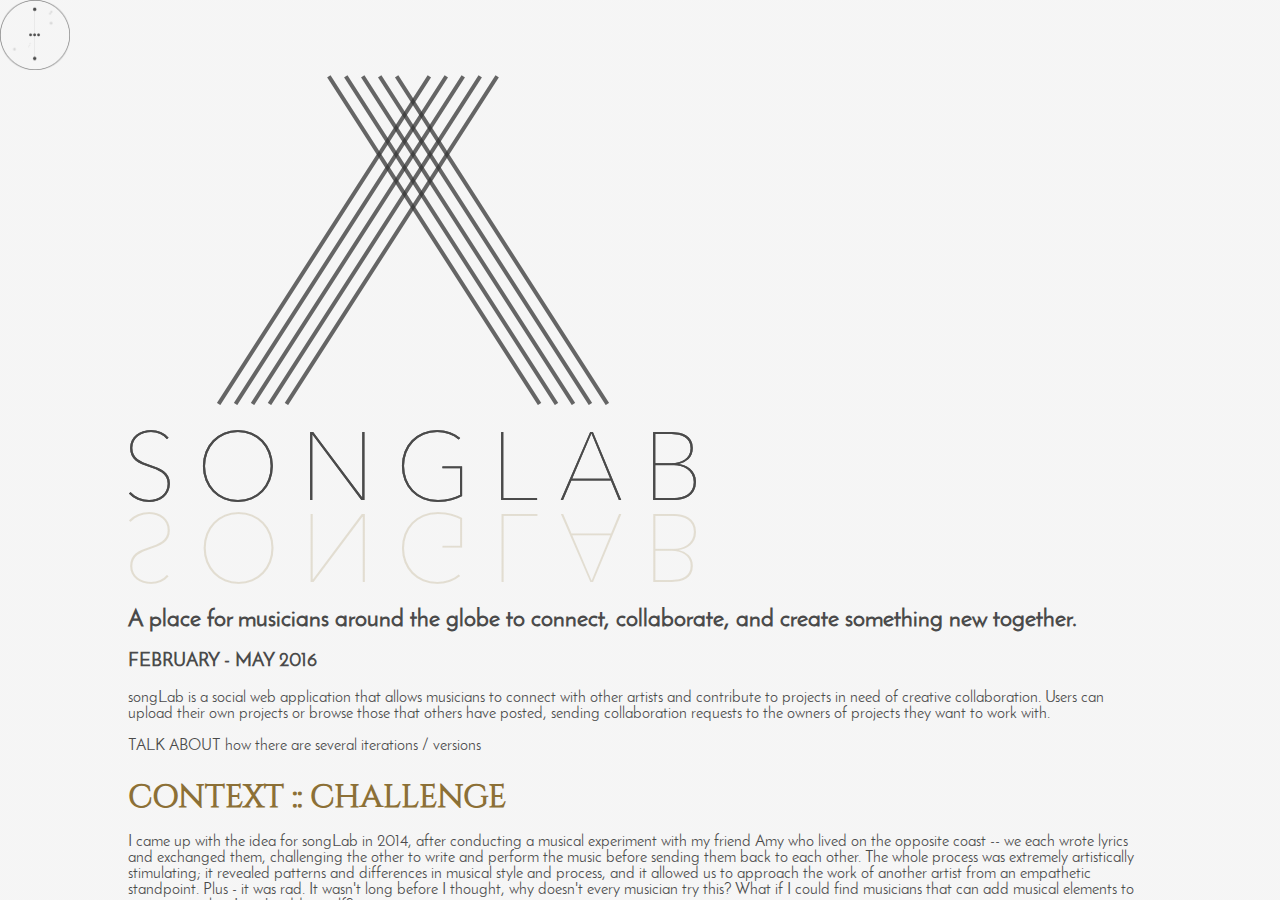
==== case-study.html @ 1143559d "Add old logo to case study" ====
<!DOCTYPE html>
<html>
  <head>
    <meta charset="utf-8">
    <link rel="stylesheet" href="css/main.css" media="screen" title="no title" charset="utf-8">
    <meta name="viewport" content="width=device-width">
    <script type="text/javascript" src="js/jquery-1.12.3.js"></script>
    <title></title>
  </head>
  <body>
    <div class="casepageWrapper ">
      <a href="index.html"><img class="logonav" src="img/ORION2.png" alt="" /></a>
      <div class="caseStudyWrapper">
        <div class="caseItem">
          <img src="img/CSimg/logo-total.png" alt="" />
          <h2>A place for musicians around the globe to connect, collaborate, and create something new together.</h2>
          <h3>FEBRUARY - MAY 2016</h3>
          <p>
            songLab is a social web application that allows musicians to connect with other artists and contribute to projects in need of creative collaboration. Users can upload their own projects or browse those that others have posted, sending collaboration requests to the owners of projects they want to work with.</p>
            <p> TALK ABOUT how there are several iterations / versions
          </p>
        </div>
        <div class="caseItem">
          <h1>CONTEXT :: CHALLENGE</h1>
          <p>
            I came up with the idea for songLab in 2014, after conducting a musical experiment with my friend Amy who lived on the opposite coast -- we each wrote lyrics and exchanged them, challenging the other to write and perform the music before sending them back to each other. The whole process was extremely artistically stimulating; it revealed patterns and differences in musical style and process, and it allowed us to approach the work of another artist from an empathetic standpoint. Plus - it was rad. It wasn't long before I thought, why doesn't every musician try this? What if I could find musicians that can add musical elements to my projects that I can't add myself?
            </p>

            <p>And so, songLab was conceived. But it wasn't until a year later when I started working in Web Development that I was able to bring it to life.</p>

            <p>I proposed songLab as a group project idea during my web dev bootcamp at Epicodus. My team consisted of a fellow front-end dev and three PHP devs for back-end development. As a beginner to development, I was psyched to find a smart, badass team to help build out my idea.
            </p>

            <h3>The goals?</h3> <p>To create a space for musicians to connect. To allow users to create profiles and upload their unfinished projects that they want to add some flavor to. To create an archive of uploaded projects that users can filter and browse through, finding projects they love and want to contribute to. To create something beautiful. To Connect, Collaborate, and Create.</p>


          </p>
        </div>
        <div class="caseItem">
          <h1>PROCESS :: INSIGHT</h1>
          <p>Since conception, songLab has grown through several iterations, including its first, fully functioning prototype built in PHP by a team, and most recently a design overhaul prototyped for both mobile and desktop.</p>

          <h2>songLab 1.0 Process Details</h2>
          <div class="processWrapper">
              <h3>Project Proposal, Wireframing, Establishing a Minimum Viable Product</h3>
              <h3>Establishing a Design Aesthetic and Completing a Fully Functional Prototype</h3>
              <div class="songLabWrapper">
              <div class="songLabLogo">
                <div class="logoText">
                  <h1 class="oldLogo">songLab</h1>
                </div>
                <div class="musicBars">
                  <div class="bar" id="bar1"></div>
                  <div class="bar" id="bar2"></div>
                  <div class="bar" id="bar3"></div>
                </div>
              </div>
            </div>
              <ul id="hexGrid">
                <li class="hex"></li>
                <li class="hex">
                  <div class="hexIn" href="#">
                    <img src="img/CSimg/projectProposal1.png" alt="" />
                    <h1>Initial Proposal</h1>
                    <p>Outline of goals, concept, specifications, expectations</p>
                  </div>
                </li>
                <li class="hex">
                  <div class="hexIn" href="#">
                    <img src="img/CSimg/OSLwireframe1.png" alt="" />
                    <h1>Wireframing</h1>
                    <p>Low-fidelity wireframes to display proof of concept, user flow, and an MVP</p>
                  </div>
                </li>
                <li class="hex">
                  <div class="hexIn" href="#">
                    <img src="img/CSimg/songlabLogo.png" alt="" />
                    <h1>Logo Design</h1>
                    <p>An animation with moving music bars.</p>
                  </div>
                </li>
              <!-- </ul>
            </div>
            <div class="detailItem">
              <h3>Establishing a Design Aesthetic and Completing a Fully Functional Prototype</h3>
              <p>

              </p>
              <ul id="hexGrid"> -->
                <li class="hex">
                  <div class="hexIn" href="#">
                    <img src="img/CSimg/OSLhome.png" alt="" />
                    <h1>Homepage</h1>
                    <p>Colorful, inviting, exciting, display of completed collabs.</p>
                  </div>
                </li>
                <li class="hex">
                  <div class="hexIn" href="#">
                    <img src="img/CSimg/OSLprofile.png" alt="" />
                    <h1>Profile</h1>
                    <p>Where users can upload projects and view collab requests.</p>
                  </div>
                </li>
                <li class="hex">
                  <div class="hexIn" href="#">
                    <img src="img/CSimg/OSLbrowse.png" alt="" />
                    <h1>Browse Projects</h1>
                    <p>A place for users to easily view projects open for collaboration.</p>
                  </div>
                </li>
                <li class="hex"></li>
              <li class="hex">
                <div class="hexIn" href="#">
                  <img src="img/CSimg/OSLabout.png" alt="" />
                  <h1>About</h1>
                  <p>Provides clarity and project history.</p>
                </div>
              </li>
              <li class="hex"></li>
              <li class="hex">
                <div class="hexIn" href="#">
                  <img src="img/CSimg/OSLview.png" alt="" />
                  <h1>Sample Music</h1>
                  <p>Allows users to listen to or view projects that are open.</p>
                </div>
              </li>
              <li class="hex">
                <div class="hexIn" href="#">
                  <img src="img/CSimg/OSLrequest.png" alt="" />
                  <h1>MODALS</h1>
                  <p>Globally styled modals for stylistic cohesiveness.</p>
                </div>
              </li>
            </ul>


          <h1>songLab 2.0 Design Overhaul</h1>
          <p>After completing our first version of songLab (in four days!), I started my design course and wanted to take the opportunity to create a songLab prototype with a sleeker design that included some extra features we didn't get to. Here's my design process.</p>

          <div class="processItem">
            <div class="processText">
              <h2>Gathering Inspiration, Creating a Style Guide</h2>
              <p>Lorem ipsum dolor sit amet, consectetur adipisicing elit, sed do eiusmod tempor incididunt ut labore et dolore magna aliqua. Ut enim ad minim veniam, quis nostrud exercitation ullamco laboris nisi ut aliquip ex ea commodo consequat. Duis aute irure dolor in reprehenderit in voluptate.</p>
            </div>
            <div class="processImages">

            </div>
          </div>

          <div class="processItem">
            <div class="processImages">

            </div>
            <div class="processText">
              <h2>Understanding User Personas and User Flow</h2>
              <p>Lorem ipsum dolor sit amet, consectetur adipisicing elit, sed do eiusmod tempor incididunt ut labore et dolore magna aliqua. Ut enim ad minim veniam, quis nostrud exercitation ullamco laboris nisi ut aliquip ex ea commodo consequat. Duis aute irure dolor in reprehenderit in voluptate.</p>
            </div>
          </div>

          <div class="processItem">
            <div class="processText">
              <h2>Creating Medium-Fidelity Mockups for Multiple Screen Sizes using Atomic Design Practices with Sketch</h2>
              <p>Lorem ipsum dolor sit amet, consectetur adipisicing elit, sed do eiusmod tempor incididunt ut labore et dolore magna aliqua. Ut enim ad minim veniam, quis nostrud exercitation ullamco laboris nisi ut aliquip ex ea commodo consequat. Duis aute irure dolor in reprehenderit in voluptate.</p>
            </div>
            <div class="processImages">

            </div>
          </div>

          <div class="processItem">
            <div class="processImages">

            </div>
            <div class="processText">
              <h2>Building Interactive Design Prototypes with Invision for Desktop and Mobile</h2>
              <p>Lorem ipsum dolor sit amet, consectetur adipisicing elit, sed do eiusmod tempor incididunt ut labore et dolore magna aliqua. Ut enim ad minim veniam, quis nostrud exercitation ullamco laboris nisi ut aliquip ex ea commodo consequat. Duis aute irure dolor in reprehenderit in voluptate.</p>
            </div>

          </div>

        </div>
        <div class="caseItem">
          <h1>SOLUTION ::</h1>
          <p>
            Lorem ipsum dolor sit amet, consectetur adipisicing elit, sed do eiusmod tempor incididunt ut labore et dolore magna aliqua. Ut enim ad minim veniam, quis nostrud exercitation ullamco laboris nisi ut aliquip ex ea commodo consequat. Duis aute irure dolor in reprehenderit in voluptate velit esse cillum dolore eu fugiat nulla pariatur. Excepteur sint occaecat cupidatat non proident, sunt in culpa qui officia deserunt mollit anim id est laborum.
          </p>
        </div>
        <div class="caseItem">
          <h1>RESULTS ::</h1>
          <p>
            Lorem ipsum dolor sit amet, consectetur adipisicing elit, sed do eiusmod tempor incididunt ut labore et dolore magna aliqua. Ut enim ad minim veniam, quis nostrud exercitation ullamco laboris nisi ut aliquip ex ea commodo consequat. Duis aute irure dolor in reprehenderit in voluptate velit esse cillum dolore eu fugiat nulla pariatur. Excepteur sint occaecat cupidatat non proident, sunt in culpa qui officia deserunt mollit anim id est laborum.
          </p>
        </div>
      </div>

    </div>
  </body>
</html>
---- css/main.css ----
html {
  box-sizing: border-box; }

*, *::after, *::before {
  box-sizing: inherit; }

*,
*::before,
*::after {
  -webkit-box-sizing: border-box;
  -moz-box-sizing: border-box;
  box-sizing: border-box; }

@font-face {
  font-family: 'cinzel';
  src: url("../fonts/cinzel/Cinzel-Regular.otf"); }
@font-face {
  font-family: 'josefin';
  src: url("../fonts/Josefin_Sans/JosefinSans-Regular.ttf"); }
html, body {
  padding: 0px;
  margin: 0px;
  font-family: 'josefin'; }

body::-webkit-scrollbar {
  display: none; }

div::-webkit-scrollbar {
  display: none; }

/**
 * Basic styles for links
 */
a {
  text-decoration: none;
  color: #8C7036;
  transition: all 300ms ease-in-out; }

.casepageWrapper {
  height: 100vh;
  overflow: scroll;
  background: linear-gradient(rgba(245, 245, 245, 0.95), rgba(245, 245, 245, 0.95)), url("../img//record.jpeg") no-repeat center center fixed;
  background-size: cover; }

/**
 * Basic typography style for copy text
 */
.backgroundWrapper {
  display: flex; }

.spaceOne {
  background: url("../img/clouds.jpg") no-repeat center center fixed;
  background-position: bottom;
  height: 100vh;
  width: 55%;
  text-align: right;
  transition: all 1s ease-in-out;
  overflow: scroll;
  display: flex;
  flex-direction: column; }
  .spaceOne h1 {
    font-size: 70px;
    color: #F5F5F5;
    font-weight: lighter;
    letter-spacing: 3px;
    margin: 300px 10px 0px 0px;
    font-family: 'cinzel'; }
  .spaceOne .contactInfo {
    color: #F5F5F5;
    padding-right: 20px; }
  .spaceOne .navigation {
    position: relative;
    bottom: -30%; }
    .spaceOne .navigation .links {
      display: inline;
      font-size: 18px;
      margin: 10px;
      color: #F5F5F5;
      transition: all 300ms ease-in-out; }
      .spaceOne .navigation .links:hover {
        cursor: pointer;
        border-bottom: 1px solid #F5F5F5;
        transition: all 1s linear; }

.notClicked .navigation .links {
  display: block; }

.spaceTwo {
  height: 100vh;
  width: 25%;
  overflow: scroll;
  background: #F5F5F5;
  background-attachment: fixed;
  display: flex;
  flex-direction: column;
  transition: all 1s ease-in-out; }
  .spaceTwo h1 {
    font-size: 60px;
    color: #4A4A4A;
    font-weight: lighter;
    letter-spacing: 3px;
    margin: 310px 0px 0px 5px;
    font-family: "cinzel"; }
  .spaceTwo p {
    width: 90%;
    line-height: 19px;
    margin-left: 10px; }
  .spaceTwo .projects {
    margin-bottom: 11%; }
    .spaceTwo .projects h1 {
      margin-top: 0; }
  .spaceTwo .projectItem {
    height: 70vh;
    z-index: 3;
    margin-top: 200px;
    padding-right: 20px;
    display: flex; }
    .spaceTwo .projectItem .projectNumbers {
      width: 40vw;
      text-align: right; }
      .spaceTwo .projectItem .projectNumbers h1 {
        font-size: 70px; }
    .spaceTwo .projectItem .projectDescription h1 {
      margin-top: 100px;
      color: #8C7036; }
    .spaceTwo .projectItem .projectMedia {
      padding-left: 20px; }
      .spaceTwo .projectItem .projectMedia .projectImage {
        margin-right: 20%;
        background-size: cover;
        height: 300px;
        width: 400px; }
      .spaceTwo .projectItem .projectMedia #image1 {
        background-image: url("../img//songlabRedesign.png"); }
      .spaceTwo .projectItem .projectMedia #image2 {
        background: red; }
      .spaceTwo .projectItem .projectMedia #image3 {
        background: blue; }
      .spaceTwo .projectItem .projectMedia #image4 {
        background: green; }

.spaceThree {
  height: 100vh;
  width: 20%;
  transition: all 1s ease-in-out;
  background-image: linear-gradient(rgba(245, 245, 245, 0.7), rgba(245, 245, 245, 0.7)), url("../img//taylorlowsat.jpg");
  background-repeat: no-repeat;
  background-position: right;
  background-size: cover;
  overflow: scroll; }
  .spaceThree .aboutTaylor {
    width: 52%;
    margin: 50vh 0 0 40px; }
    .spaceThree .aboutTaylor h3 {
      font-size: 20px; }
    .spaceThree .aboutTaylor p {
      font-size: 17px;
      line-height: 17px; }

.clicked {
  width: 70% !important;
  transition: all 1s ease-in-out; }

.notClicked {
  width: 15% !important;
  transition: all 1s ease-in-out; }
  .notClicked h1 {
    color: transparent; }
  .notClicked p {
    color: transparent; }

.hidden {
  display: none; }

/* ----------------------- Styles for Case Study -------*/
.caseStudyWrapper {
  color: #4A4A4A;
  width: 80%;
  margin: 0 auto; }
  .caseStudyWrapper h1 {
    font-family: 'cinzel';
    color: #8C7036; }

.oldLogo {
  font-family: sans-serif !important;
  color: #4A4A4A !important; }

.processWrapper {
  display: flex;
  flex-direction: column;
  justify-content: space-between; }

.processItem {
  margin: 3% 0 3% 0;
  display: flex; }
  .processItem .processText {
    width: 50%; }
  .processItem .processImages {
    width: 50%; }

/* ----------------------- HEXAGON GRID -------*/
#hexGrid {
  overflow: hidden;
  width: 100%;
  margin: 0 auto;
  padding: 0.866% 0;
  font-family: 'josefin', sans-serif;
  font-size: 15px; }

#hexGrid:after {
  content: "";
  display: block;
  clear: both; }

.hex {
  position: relative;
  list-style-type: none;
  float: left;
  overflow: hidden;
  visibility: hidden;
  border: 1px solid #4A4A4A;
  outline: 1px solid transparent;
  /* fix for jagged edges in FF on hover transition */
  -webkit-transform: rotate(-60deg) skewY(30deg) translatez(-1px);
  -ms-transform: rotate(-60deg) skewY(30deg) translatez(-1px);
  transform: rotate(-60deg) skewY(30deg) translatez(-1px); }

.hex * {
  position: absolute;
  visibility: visible;
  outline: 1px solid transparent;
  /* fix for jagged edges in FF on hover transition */ }

.hexIn {
  display: block;
  width: 100%;
  height: 100%;
  text-align: center;
  color: #F5F5F5;
  overflow: hidden;
  -webkit-transform: skewY(-30deg) rotate(60deg);
  -ms-transform: skewY(-30deg) rotate(60deg);
  transform: skewY(-30deg) rotate(60deg); }

/*** HEX CONTENT **********************************************************************/
.hex img {
  left: -100%;
  right: -100%;
  width: auto;
  height: 110%;
  margin: 0 auto;
  border: 1px solid #4A4A4A; }

.hex h1, .hex p {
  width: 102%;
  left: -1%;
  /* prevent line on the right where background doesn't cover image */
  padding: 5%;
  box-sizing: border-box;
  background-color: rgba(74, 74, 74, 0.9);
  font-weight: 200;
  -webkit-transition: -webkit-transform .2s ease-out, opacity .3s ease-out;
  transition: transform .2s ease-out, opacity .3s ease-out; }

.hex h1 {
  color: #87CBAC;
  bottom: 50%;
  padding-top: 50%;
  font-size: 1.5em;
  z-index: 1;
  -webkit-transform: translateY(-100%) translatez(-1px);
  -ms-transform: translateY(-100%) translatez(-1px);
  transform: translateY(-100%) translatez(-1px); }

.hex h1:after {
  content: '';
  position: absolute;
  bottom: 0;
  left: 45%;
  width: 10%;
  text-align: center;
  border-bottom: 1px solid #fff; }

.hex p {
  top: 50%;
  padding-bottom: 50%;
  -webkit-transform: translateY(100%) translatez(-1px);
  -ms-transform: translateY(100%) translatez(-1px);
  transform: translateY(100%) translatez(-1px); }

/*** HOVER EFFECT  **********************************************************************/
.hexIn:hover h1, .hexIn:focus h1,
.hexIn:hover p, .hexIn:focus p {
  -webkit-transform: translateY(0%) translatez(-1px);
  -ms-transform: translateY(0%) translatez(-1px);
  transform: translateY(0%) translatez(-1px); }

/*** SPACING AND SIZING *****************************************************************/
@media (min-width: 1201px) {
  /* <- 5-4  hexagons per row */
  .hex {
    width: 19.2%;
    /* = (100-4) / 5 */
    padding-bottom: 22.170%;
    /* =  width / sin(60deg) */ }

  .hex:nth-child(9n+6),
  .hex:nth-child(9n+7),
  .hex:nth-child(9n+8),
  .hex:nth-child(9n+9) {
    margin-top: -4.676%;
    margin-bottom: -4.676%;
    -webkit-transform: translateX(50%) rotate(-60deg) skewY(30deg);
    -ms-transform: translateX(50%) rotate(-60deg) skewY(30deg);
    transform: translateX(50%) rotate(-60deg) skewY(30deg); }

  .hex:nth-child(9n+6):last-child,
  .hex:nth-child(9n+7):last-child,
  .hex:nth-child(9n+8):last-child,
  .hex:nth-child(9n+9):last-child {
    margin-bottom: 0; }

  .hex:nth-child(9n+6) {
    margin-left: 0.5%;
    clear: left; }

  .hex:nth-child(9n+10) {
    clear: left; }

  .hex:nth-child(9n+2),
  .hex:nth-child(9n+ 7) {
    margin-left: 1%;
    margin-right: 1%; }

  .hex:nth-child(9n+3),
  .hex:nth-child(9n+4),
  .hex:nth-child(9n+8) {
    margin-right: 1%; } }
@media (max-width: 1200px) and (min-width: 901px) {
  /* <- 4-3  hexagons per row */
  .hex {
    width: 24.25%;
    /* = (100-3) / 4 */
    padding-bottom: 28.001%;
    /* =  width / sin(60deg) */ }

  .hex:nth-child(7n+5),
  .hex:nth-child(7n+6),
  .hex:nth-child(7n+7) {
    margin-top: -6.134%;
    margin-bottom: -6.134%;
    -webkit-transform: translateX(50%) rotate(-60deg) skewY(30deg);
    -ms-transform: translateX(50%) rotate(-60deg) skewY(30deg);
    transform: translateX(50%) rotate(-60deg) skewY(30deg); }

  .hex:nth-child(7n+5):last-child,
  .hex:nth-child(7n+6):last-child,
  .hex:nth-child(7n+7):last-child {
    margin-bottom: 0; }

  .hex:nth-child(7n+2),
  .hex:nth-child(7n+6) {
    margin-left: 1%;
    margin-right: 1%; }

  .hex:nth-child(7n+3) {
    margin-right: 1%; }

  .hex:nth-child(7n+8) {
    clear: left; }

  .hex:nth-child(7n+5) {
    clear: left;
    margin-left: 0.5%; } }
@media (max-width: 900px) and (min-width: 601px) {
  /* <- 3-2  hexagons per row */
  .hex {
    width: 32.666%;
    /* = (100-2) / 3 */
    padding-bottom: 37.720%;
    /* =  width / sin(60) */ }

  .hex:nth-child(5n+4),
  .hex:nth-child(5n+5) {
    margin-top: -8.564%;
    margin-bottom: -8.564%;
    -webkit-transform: translateX(50%) rotate(-60deg) skewY(30deg);
    -ms-transform: translateX(50%) rotate(-60deg) skewY(30deg);
    transform: translateX(50%) rotate(-60deg) skewY(30deg); }

  .hex:nth-child(5n+4):last-child,
  .hex:nth-child(5n+5):last-child {
    margin-bottom: 0; }

  .hex:nth-child(5n+4) {
    margin-right: 1%;
    margin-left: 0.5%; }

  .hex:nth-child(5n+2) {
    margin-left: 1%;
    margin-right: 1%; }

  .hex:nth-child(5n+6) {
    clear: left; } }
@media (max-width: 600px) {
  /* <- 2-1  hexagons per row */
  .hex {
    width: 49.5%;
    /* = (100-1) / 2 */
    padding-bottom: 57.158%;
    /* =  width / sin(60) */ }

  .hex:nth-child(3n+3) {
    margin-top: -13.423%;
    margin-bottom: -13.423%;
    -webkit-transform: translateX(50%) rotate(-60deg) skewY(30deg);
    -ms-transform: translateX(50%) rotate(-60deg) skewY(30deg);
    transform: translateX(50%) rotate(-60deg) skewY(30deg); }

  .hex:nth-child(3n+3):last-child {
    margin-bottom: 0; }

  .hex:nth-child(3n+3) {
    margin-left: 0.5%; }

  .hex:nth-child(3n+2) {
    margin-left: 1%; }

  .hex:nth-child(3n+4) {
    clear: left; } }
@media (max-width: 400px) {
  #hexGrid {
    font-size: 13px; } }
.viewCaseStudy {
  color: #8C7036;
  text-align: center;
  display: flex;
  justify-content: center;
  align-items: center;
  height: 100px;
  width: 100px;
  padding-top: 10px;
  border: 1px solid #8C7036;
  border-radius: 50%;
  transition: all 300ms ease-in-out; }
  .viewCaseStudy:hover {
    height: 120px;
    width: 120px;
    transition: all 300ms ease-in-out; }
    .viewCaseStudy:hover a {
      font-size: 20px;
      transition: all 300ms ease-in-out; }

.logo {
  position: absolute;
  top: 170px;
  left: 40%;
  height: 125px;
  transition: all 1s ease-in-out; }
  .logo:hover {
    cursor: pointer; }

.logoMoved {
  left: 3% !important;
  transition: all 1s ease-in-out; }

.logoMoved2 {
  left: 17% !important;
  height: 56vh;
  transition: all 1s ease-in-out;
  opacity: .5;
  z-index: 0; }

.logonav {
  height: 70px; }

.plusIcon {
  height: 60px;
  position: relative;
  left: 70%;
  top: -20px; }

.socialIcons {
  margin-top: 3%; }
  .socialIcons .socialicon {
    height: 60px;
    margin-right: 10px; }

.scroll, .scroll2, .scroll3 {
  position: relative;
  top: 15vh;
  left: 60%;
  height: 40px;
  opacity: .5; }
  .scroll:hover, .scroll2:hover, .scroll3:hover {
    cursor: pointer; }

.contacticon {
  height: 40px;
  margin-right: 10px;
  opacity: .7; }

.songLabLogo h1 {
  font-family: arial;
  color: #4A4A4A;
  font-size: 80px; }

.songLabLogo {
  display: flex;
  justify-content: center;
  width: 100%; }

.musicBars {
  display: flex;
  width: 100px;
  padding-left: 5px;
  flex-direction: column;
  justify-content: center;
  padding-top: 5px; }

.bar {
  width: 80px;
  margin: 5px;
  background: #99ccff;
  height: 15px;
  border-radius: 5px; }

.songLabLogo #bar1 {
  -webkit-animation: musicBars 1s ease-in-out backwards alternate-reverse infinite; }

.songLabLogo #bar2 {
  -webkit-animation: musicBars 1.2s .2s ease-in-out backwards alternate-reverse infinite; }

.songLabLogo #bar3 {
  -webkit-animation: musicBars 1.2s 1s ease-in-out backwards alternate-reverse infinite; }

@-webkit-keyframes musicBars {
  0% {
    width: 30px;
    background: #99ffe6; }
  50% {
    width: 90px;
    background: #b399ff; }
  100% {
    width: 70px; } }

/*# sourceMappingURL=main.css.map */
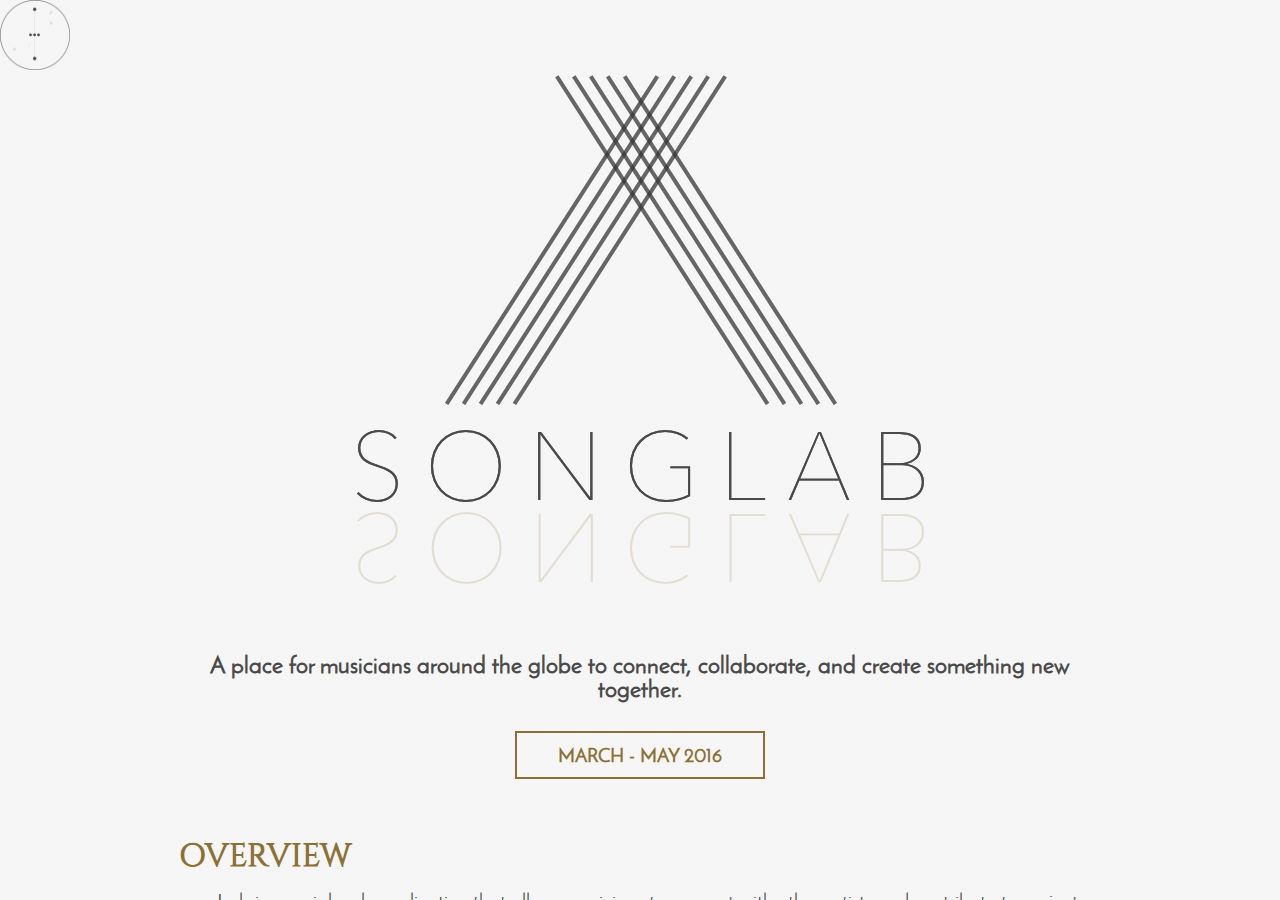
==== commit 68166987: "Add icons for connect collab create" ====
--- a/case-study.html
+++ b/case-study.html
@@ -11,14 +11,14 @@
     <div class="casepageWrapper ">
       <a href="index.html"><img class="logonav" src="img/ORION2.png" alt="" /></a>
       <div class="caseStudyWrapper">
-        <div class="caseItem">
-          <img src="img/CSimg/logo-total.png" alt="" />
-          <h2>A place for musicians around the globe to connect, collaborate, and create something new together.</h2>
-          <h3>FEBRUARY - MAY 2016</h3>
-          <p>
+        <img class="caseLogo" src="img/CSimg/logo-total.png" alt="" />
+        <div class="caseItem">
+          <h2 class="tagline">A place for musicians around the globe to connect, collaborate, and create something new together.</h2>
+          <h3 class="timeline">MARCH - MAY 2016</h3>
+          <h1>OVERVIEW</h1>
+          <p class="lead">
             songLab is a social web application that allows musicians to connect with other artists and contribute to projects in need of creative collaboration. Users can upload their own projects or browse those that others have posted, sending collaboration requests to the owners of projects they want to work with.</p>
-            <p> TALK ABOUT how there are several iterations / versions
-          </p>
+          <p>Since conception, songLab has grown through several iterations, including its first, fully functioning prototype built in PHP by a team, and most recently a design overhaul prototyped for both mobile and desktop. This case study will outline the context, challenge, solution, and results for both iterations.</p>
         </div>
         <div class="caseItem">
           <h1>CONTEXT :: CHALLENGE</h1>
@@ -31,14 +31,29 @@
             <p>I proposed songLab as a group project idea during my web dev bootcamp at Epicodus. My team consisted of a fellow front-end dev and three PHP devs for back-end development. As a beginner to development, I was psyched to find a smart, badass team to help build out my idea.
             </p>
 
-            <h3>The goals?</h3> <p>To create a space for musicians to connect. To allow users to create profiles and upload their unfinished projects that they want to add some flavor to. To create an archive of uploaded projects that users can filter and browse through, finding projects they love and want to contribute to. To create something beautiful. To Connect, Collaborate, and Create.</p>
+            <h2>The goals?</h2>
+            <div class="goals">
+              <div class="goal">
+                <img src="img/CSimg/icon-connect.png" alt="" />
+                <p>To allow users to create profiles and upload their unfinished projects that they want to add some flavor to.</p>
+              </div>
+              <div class="goal">
+                <img src="img/CSimg/icon-collaborate.png" alt="" />
+                <p>To create a space for musicians to connect, with an archive of uploaded projects that users can filter and browse through, finding projects they love and want to contribute to. </p>
+              </div>
+              <div class="goal">
+                <img src="img/CSimg/icon-create.png" alt="" />
+                <p>To Connect, Collaborate, and Create something beautiful. Together.</p>
+              </div>
+
+            </div>
 
 
           </p>
         </div>
         <div class="caseItem">
           <h1>PROCESS :: INSIGHT</h1>
-          <p>Since conception, songLab has grown through several iterations, including its first, fully functioning prototype built in PHP by a team, and most recently a design overhaul prototyped for both mobile and desktop.</p>
+          <p></p>
 
           <h2>songLab 1.0 Process Details</h2>
           <div class="processWrapper">
@@ -135,7 +150,7 @@
 
 
           <h1>songLab 2.0 Design Overhaul</h1>
-          <p>After completing our first version of songLab (in four days!), I started my design course and wanted to take the opportunity to create a songLab prototype with a sleeker design that included some extra features we didn't get to. Here's my design process.</p>
+          <p>After completing our first version of songLab (in four days!), I started my design course and wanted to take the opportunity to create a songLab prototype with a sleeker design that included some extra features we didn't get to during group week. Here's my design process.</p>
 
           <div class="processItem">
             <div class="processText">
@@ -143,13 +158,20 @@
               <p>Lorem ipsum dolor sit amet, consectetur adipisicing elit, sed do eiusmod tempor incididunt ut labore et dolore magna aliqua. Ut enim ad minim veniam, quis nostrud exercitation ullamco laboris nisi ut aliquip ex ea commodo consequat. Duis aute irure dolor in reprehenderit in voluptate.</p>
             </div>
             <div class="processImages">
-
-            </div>
-          </div>
-
-          <div class="processItem">
-            <div class="processImages">
-
+              <div class="colorPalette">
+                <div id="color1" class="color"></div>
+                <div id="color2" class="color"></div>
+                <div id="color3" class="color"></div>
+                <div id="color4" class="color"></div>
+                <div id="color5" class="color"></div>
+              </div>
+              <img class="processCollage" src="img/CSimg/redesign1.png" alt="" />
+            </div>
+          </div>
+
+          <div class="processItem">
+            <div class="processImages">
+              <img class="processCollage" src="img/CSimg/userinfo.png" alt="" />
             </div>
             <div class="processText">
               <h2>Understanding User Personas and User Flow</h2>
@@ -163,13 +185,13 @@
               <p>Lorem ipsum dolor sit amet, consectetur adipisicing elit, sed do eiusmod tempor incididunt ut labore et dolore magna aliqua. Ut enim ad minim veniam, quis nostrud exercitation ullamco laboris nisi ut aliquip ex ea commodo consequat. Duis aute irure dolor in reprehenderit in voluptate.</p>
             </div>
             <div class="processImages">
-
-            </div>
-          </div>
-
-          <div class="processItem">
-            <div class="processImages">
-
+              <img class="processCollage" src="img/CSimg/mockupsatomic.png" alt="" />
+            </div>
+          </div>
+
+          <div class="processItem">
+            <div class="processImages">
+              <img class="processCollage" src="img/CSimg/prototyping.png" alt="" />
             </div>
             <div class="processText">
               <h2>Building Interactive Design Prototypes with Invision for Desktop and Mobile</h2>
@@ -180,10 +202,32 @@
 
         </div>
         <div class="caseItem">
-          <h1>SOLUTION ::</h1>
-          <p>
-            Lorem ipsum dolor sit amet, consectetur adipisicing elit, sed do eiusmod tempor incididunt ut labore et dolore magna aliqua. Ut enim ad minim veniam, quis nostrud exercitation ullamco laboris nisi ut aliquip ex ea commodo consequat. Duis aute irure dolor in reprehenderit in voluptate velit esse cillum dolore eu fugiat nulla pariatur. Excepteur sint occaecat cupidatat non proident, sunt in culpa qui officia deserunt mollit anim id est laborum.
-          </p>
+          <h1>THE SOLUTION ::</h1>
+          <h2>Accessible. Modern. Welcoming. Visually Appealing.</h2>
+          <div class="pages">
+            <div class="page firstpage">
+              <div class="homepage">
+                <img src="img/CSimg/homepageScroll.png" alt="" />
+              </div>
+              <div class="profile">
+                <img src="img/CSimg/profile.png" alt="" />
+
+              </div>
+            </div>
+            <h3>A full-scrolling homepage welcomes users and describes songLab before entering the site. Profiles contain a user's projects and all the tools needed to post creative work. </h3>
+            <div class="page">
+              <img src="img/CSimg/browsepage.png" alt="" />
+            </div>
+            <h3>The browse page is clean and gives users the ability to filter projects by type, view music and user profiles, and request collaborations.</h3>
+            <div class="page">
+              <img src="img/CSimg/inbox.png" alt="" />
+            </div>
+            <h3>Your inbox keeps track of all messages and collaboration requests, allowing users to respond directly to everything.</h3>
+            <div class="page">
+              <img src="img/CSimg/mobile.png" alt="" />
+            </div>
+            <h3>The songLab redesign is also fully prototyped for mobile.</h3>
+          </div>
         </div>
         <div class="caseItem">
           <h1>RESULTS ::</h1>
--- a/css/main.css
+++ b/css/main.css
@@ -41,6 +41,9 @@
   overflow: scroll;
   background: linear-gradient(rgba(245, 245, 245, 0.95), rgba(245, 245, 245, 0.95)), url("../img//record.jpeg") no-repeat center center fixed;
   background-size: cover; }
+
+.caseStudyWrapper {
+  padding-bottom: 300px; }
 
 /**
  * Basic typography style for copy text
@@ -174,12 +177,37 @@
 
 /* ----------------------- Styles for Case Study -------*/
 .caseStudyWrapper {
+  display: flex;
+  flex-direction: column;
+  align-items: center;
   color: #4A4A4A;
   width: 80%;
   margin: 0 auto; }
+  .caseStudyWrapper .caseItem {
+    margin: 5%; }
   .caseStudyWrapper h1 {
     font-family: 'cinzel';
     color: #8C7036; }
+  .caseStudyWrapper p {
+    font-size: 18px; }
+  .caseStudyWrapper .tagline {
+    text-align: center; }
+  .caseStudyWrapper .lead {
+    font-size: 21px; }
+  .caseStudyWrapper .timeline {
+    color: #8C7036;
+    margin: 3% auto 6% auto;
+    text-align: center;
+    border: 2px solid #8C7036;
+    width: 250px;
+    padding: 15px 0 10px 0; }
+
+.goals {
+  display: flex;
+  justify-content: space-around; }
+  .goals .goal {
+    width: 30%;
+    text-align: center; }
 
 .oldLogo {
   font-family: sans-serif !important;
@@ -194,9 +222,48 @@
   margin: 3% 0 3% 0;
   display: flex; }
   .processItem .processText {
-    width: 50%; }
+    padding: 2%;
+    display: flex;
+    flex-direction: column;
+    justify-content: center;
+    width: 30%; }
   .processItem .processImages {
-    width: 50%; }
+    text-align: center;
+    width: 70%; }
+    .processItem .processImages .colorPalette {
+      width: 100%;
+      height: 40px;
+      display: flex; }
+      .processItem .processImages .colorPalette .color {
+        width: 20%;
+        height: 100%; }
+      .processItem .processImages .colorPalette #color1 {
+        background: #333333; }
+      .processItem .processImages .colorPalette #color2 {
+        background: #444444; }
+      .processItem .processImages .colorPalette #color3 {
+        background: #8D7131; }
+      .processItem .processImages .colorPalette #color4 {
+        background: #98B7AB; }
+      .processItem .processImages .colorPalette #color5 {
+        background: #F4F4F4;
+        border: 1px solid lightgrey; }
+    .processItem .processImages img.processCollage {
+      width: 100%;
+      min-width: 500px; }
+
+.pages {
+  text-align: center;
+  display: flex;
+  flex-direction: column;
+  justify-content: center;
+  align-items: space-around; }
+  .pages .page {
+    margin: 6% 0 6% 0; }
+    .pages .page img {
+      max-width: 100%; }
+  .pages .firstpage {
+    display: flex; }
 
 /* ----------------------- HEXAGON GRID -------*/
 #hexGrid {
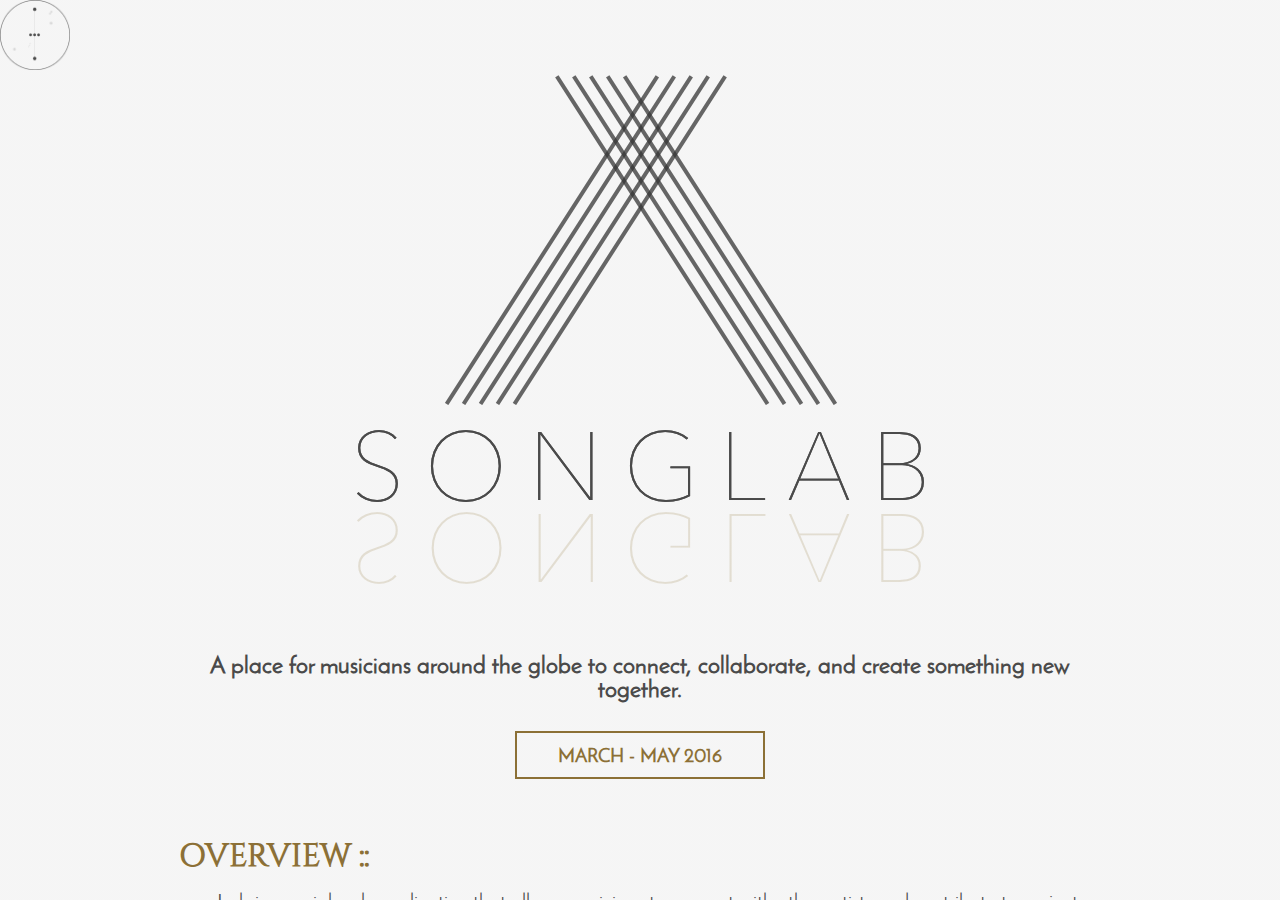
==== commit 98fce05d: "Add links in results" ====
--- a/case-study.html
+++ b/case-study.html
@@ -15,7 +15,7 @@
         <div class="caseItem">
           <h2 class="tagline">A place for musicians around the globe to connect, collaborate, and create something new together.</h2>
           <h3 class="timeline">MARCH - MAY 2016</h3>
-          <h1>OVERVIEW</h1>
+          <h1>OVERVIEW ::</h1>
           <p class="lead">
             songLab is a social web application that allows musicians to connect with other artists and contribute to projects in need of creative collaboration. Users can upload their own projects or browse those that others have posted, sending collaboration requests to the owners of projects they want to work with.</p>
           <p>Since conception, songLab has grown through several iterations, including its first, fully functioning prototype built in PHP by a team, and most recently a design overhaul prototyped for both mobile and desktop. This case study will outline the context, challenge, solution, and results for both iterations.</p>
@@ -94,14 +94,6 @@
                     <p>An animation with moving music bars.</p>
                   </div>
                 </li>
-              <!-- </ul>
-            </div>
-            <div class="detailItem">
-              <h3>Establishing a Design Aesthetic and Completing a Fully Functional Prototype</h3>
-              <p>
-
-              </p>
-              <ul id="hexGrid"> -->
                 <li class="hex">
                   <div class="hexIn" href="#">
                     <img src="img/CSimg/OSLhome.png" alt="" />
@@ -203,7 +195,7 @@
         </div>
         <div class="caseItem">
           <h1>THE SOLUTION ::</h1>
-          <h2>Accessible. Modern. Welcoming. Visually Appealing.</h2>
+          <h2 class="tagline">Accessible. Modern. Welcoming. Visually Appealing.</h2>
           <div class="pages">
             <div class="page firstpage">
               <div class="homepage">
@@ -231,10 +223,15 @@
         </div>
         <div class="caseItem">
           <h1>RESULTS ::</h1>
-          <p>
-            Lorem ipsum dolor sit amet, consectetur adipisicing elit, sed do eiusmod tempor incididunt ut labore et dolore magna aliqua. Ut enim ad minim veniam, quis nostrud exercitation ullamco laboris nisi ut aliquip ex ea commodo consequat. Duis aute irure dolor in reprehenderit in voluptate velit esse cillum dolore eu fugiat nulla pariatur. Excepteur sint occaecat cupidatat non proident, sunt in culpa qui officia deserunt mollit anim id est laborum.
-          </p>
-        </div>
+          <p class="lead">With both a fully-functioning first iteration and a design overhaul prototype ready for development, I am elated to watch this project come to life.</p>
+          <a target="_blank" href="https://song-lab.herokuapp.com/"><h3 class="timeline">CHECK OUT SONGLAB 1.0</h3></a>
+          <h3 class="tagline">or, check out my re-design interactive prototypes:</h3>
+          <div class="prototypebuttons">
+            <a target="_blank" href="https://invis.io/PV7910T3Y"><h3>MOBILE PROTOTYPE</h3></a>
+            <a target="_blank" href="https://invis.io/W278AF0C6"><h3>DESKTOP PROTOTYPE</h3></a>
+          </div>
+        </div>
+        <h4 class="footer">&copy; COPYRIGHT 2016 TAYLOR POKOJ | ALL RIGHTS RESERVED</h4>
       </div>
 
     </div>
--- a/css/main.css
+++ b/css/main.css
@@ -42,8 +42,10 @@
   background: linear-gradient(rgba(245, 245, 245, 0.95), rgba(245, 245, 245, 0.95)), url("../img//record.jpeg") no-repeat center center fixed;
   background-size: cover; }
 
-.caseStudyWrapper {
-  padding-bottom: 300px; }
+.footer {
+  text-align: center;
+  font-size: 12px;
+  margin-top: 100px; }
 
 /**
  * Basic typography style for copy text
@@ -518,6 +520,14 @@
       font-size: 20px;
       transition: all 300ms ease-in-out; }
 
+.prototypebuttons {
+  display: flex;
+  justify-content: center; }
+  .prototypebuttons h3 {
+    border: 2px solid #8C7036;
+    padding: 15px 20px 10px 20px;
+    margin: 10px; }
+
 .logo {
   position: absolute;
   top: 170px;
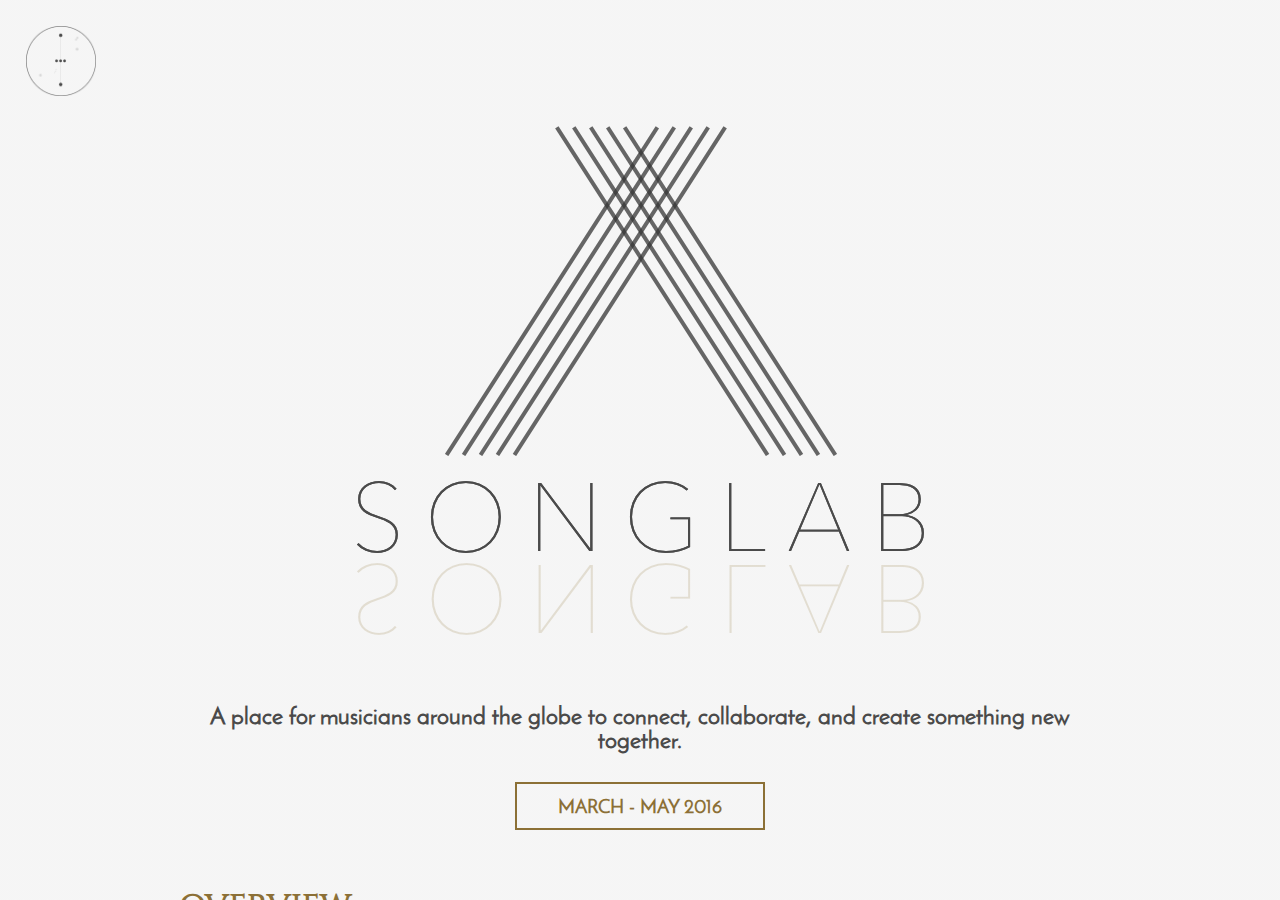
==== commit 4139290d: "Sort of fix songlab 1.0 section" ====
--- a/case-study.html
+++ b/case-study.html
@@ -55,10 +55,14 @@
           <h1>PROCESS :: INSIGHT</h1>
           <p></p>
 
-          <h2>songLab 1.0 Process Details</h2>
+          <h2 class="tagline">songLab 1.0 - The First Iteration</h2>
+          <p class="lead">For the first version of songLab, I worked as one of two front-end developers. Although this version was planned and fully built out in 4 days, it is fully functioning and hosted on heroku. Here's a quick overview of this first iteration.</p>
           <div class="processWrapper">
-              <h3>Project Proposal, Wireframing, Establishing a Minimum Viable Product</h3>
-              <h3>Establishing a Design Aesthetic and Completing a Fully Functional Prototype</h3>
+
+              <h3>Step 1: Project Proposal, Wireframing, and Establishing a Minimum Viable Product</h3>
+              <h3>Step 2: Establishing a Design Aesthetic and Completing a Fully Functional Prototype</h3>
+
+
               <div class="songLabWrapper">
               <div class="songLabLogo">
                 <div class="logoText">
@@ -142,7 +146,7 @@
 
 
           <h1>songLab 2.0 Design Overhaul</h1>
-          <p>After completing our first version of songLab (in four days!), I started my design course and wanted to take the opportunity to create a songLab prototype with a sleeker design that included some extra features we didn't get to during group week. Here's my design process.</p>
+          <p class="tagline">After completing this first version of songLab (again - in four days!), I started my design course and wanted to take the opportunity to do more with my idea --  to create a songLab prototype with a sleeker design that included the extra features we didn't get to during group week. Here's my design process.</p>
 
           <div class="processItem">
             <div class="processText">
--- a/css/main.css
+++ b/css/main.css
@@ -138,11 +138,11 @@
       .spaceTwo .projectItem .projectMedia #image1 {
         background-image: url("../img//songlabRedesign.png"); }
       .spaceTwo .projectItem .projectMedia #image2 {
-        background: red; }
+        background-image: url("../img//profile1.png"); }
       .spaceTwo .projectItem .projectMedia #image3 {
-        background: blue; }
+        background-image: url("../img//browse1.png"); }
       .spaceTwo .projectItem .projectMedia #image4 {
-        background: green; }
+        background-image: url("../img//old.png"); }
 
 .spaceThree {
   height: 100vh;
@@ -549,7 +549,8 @@
   z-index: 0; }
 
 .logonav {
-  height: 70px; }
+  height: 70px;
+  margin: 2%; }
 
 .plusIcon {
   height: 60px;
